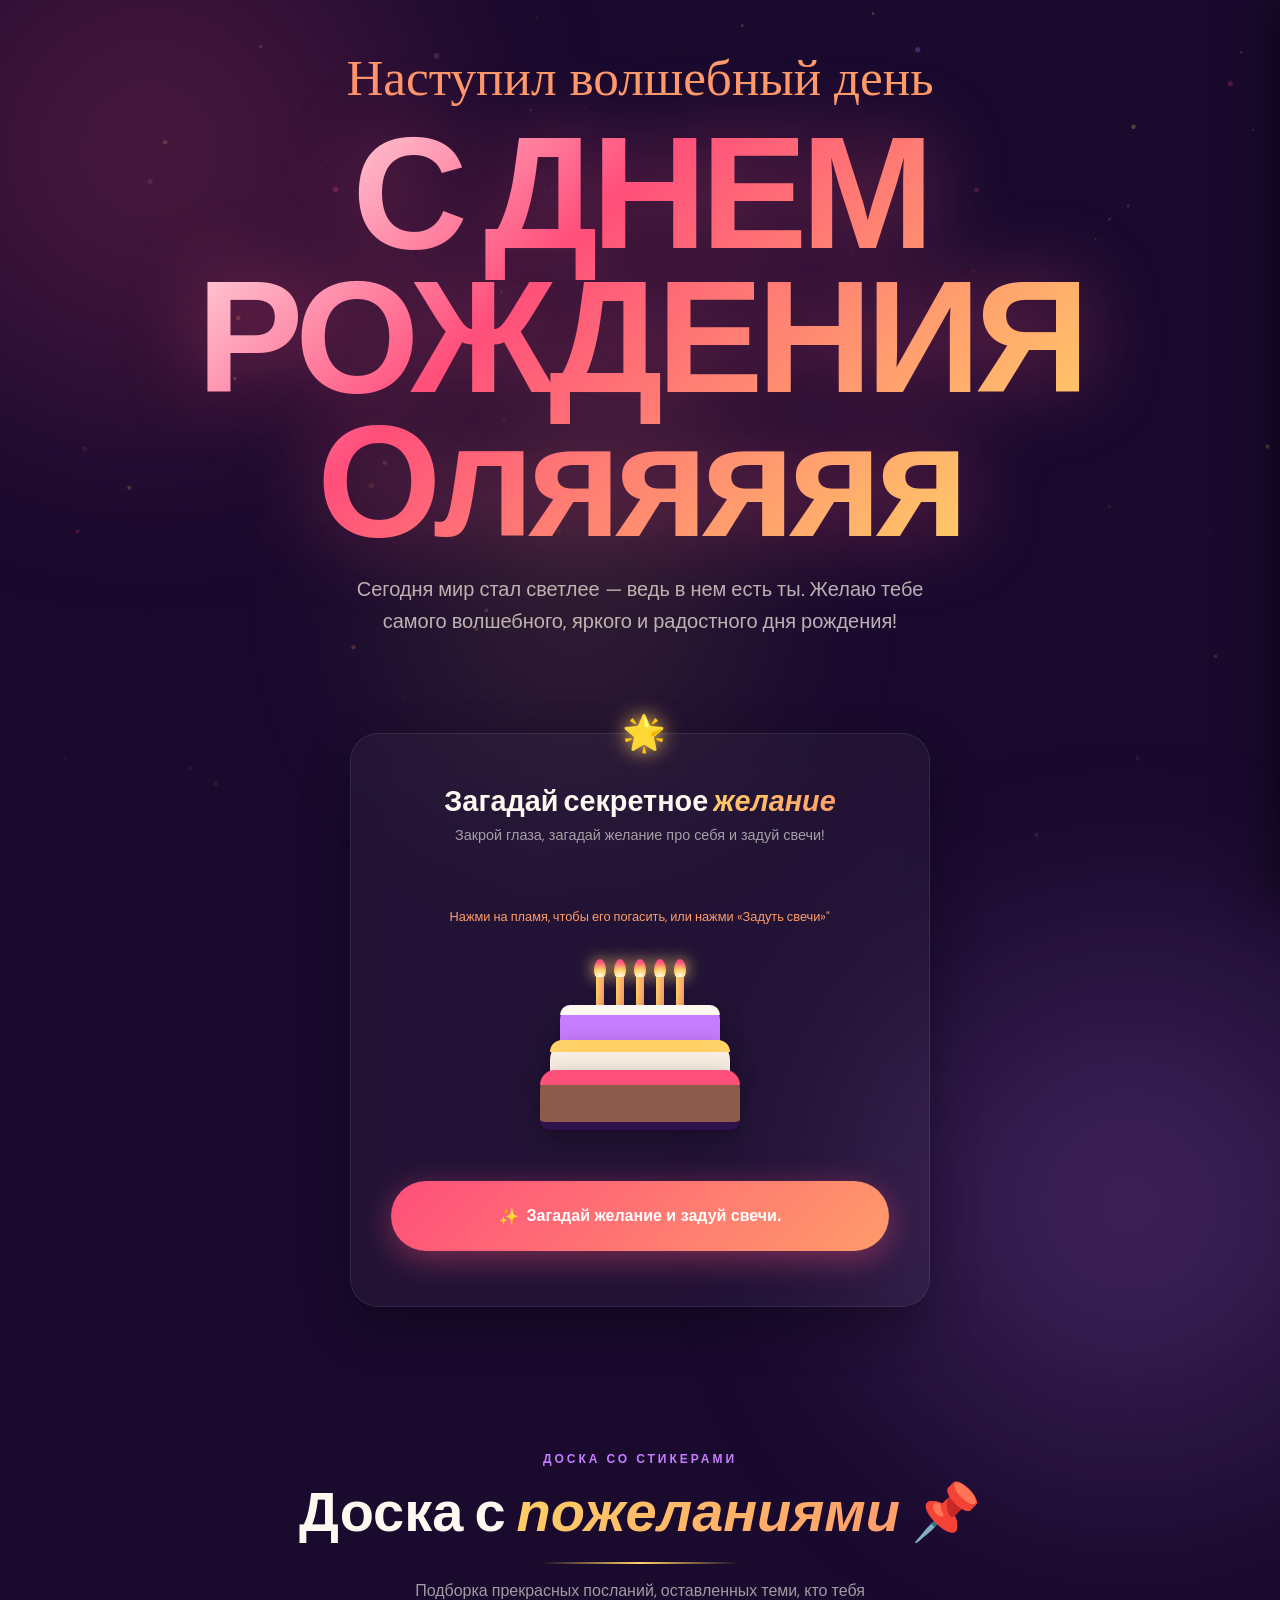
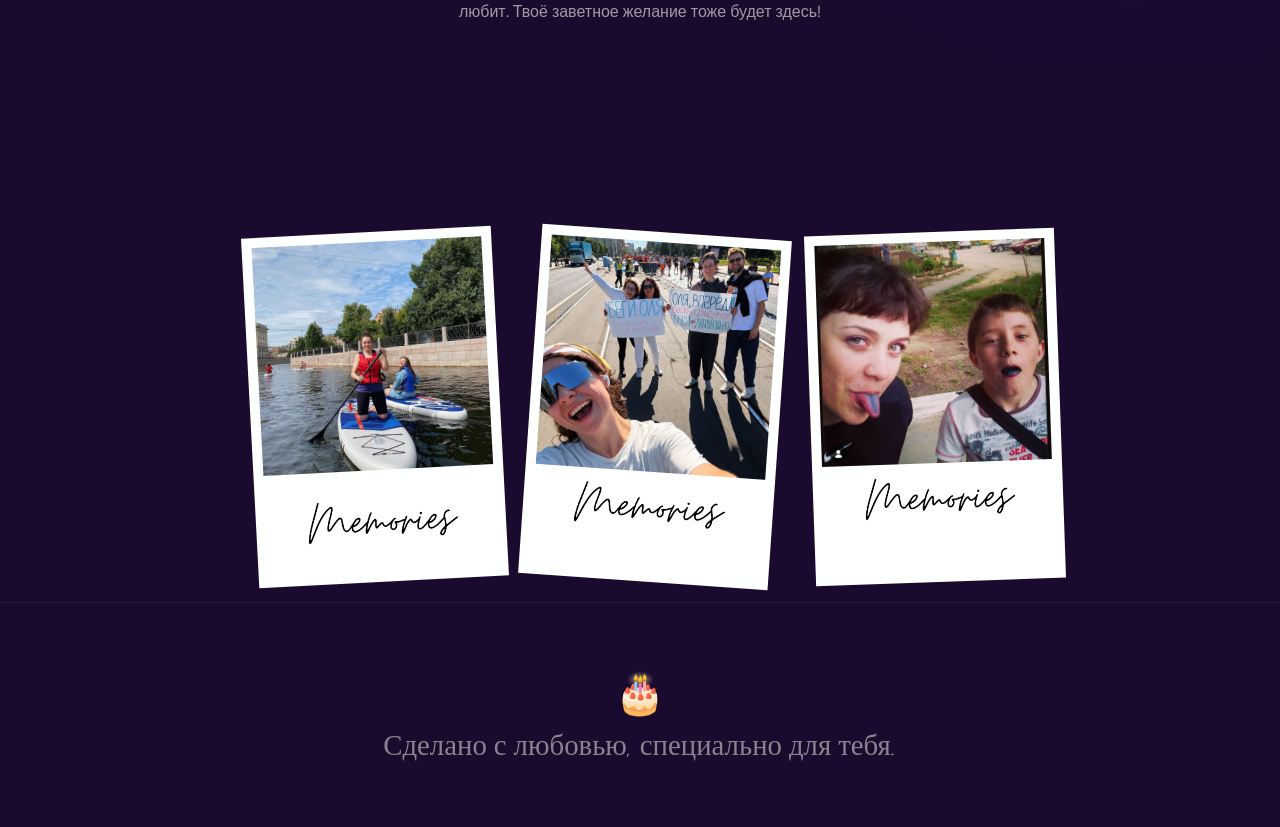
==== celebration.html @ 956edc7b "Add files via upload" ====
<!DOCTYPE html>
<html lang="en">

<head>
  <meta charset="UTF-8">
  <meta name="viewport" content="width=device-width, initial-scale=1.0">
  <title>Happy Birthday! 🎂</title>
  <link rel="icon" href="images/bphoto.jpg" type="image/jpeg">
  <link
    href="https://fonts.googleapis.com/css2?family=Outfit:wght@300;400;500;600;700;800&family=Dancing+Script:wght@700&family=DM+Sans:wght@300;400;500;700&display=swap"
    rel="stylesheet">
  <link rel="stylesheet" href="style.css">
</head>

<body>



  <!-- Background Particle Canvas -->
  <canvas id="bg-canvas"></canvas>

  <!-- ═══ CUSTOMIZER DRAWER ══════════════════════ -->
  <div class="drawer" id="customizer-drawer">
    <div class="drawer-header">
      <h3 class="drawer-title">Personalize Site ✨</h3>
      <button class="drawer-close" id="drawer-close">×</button>
    </div>
    <div class="drawer-content">
      <div class="form-group">
        <label class="form-label">Color Theme</label>
        <div class="theme-options">
          <button class="theme-opt theme-rose" data-theme-val="rose">Rose</button>
          <button class="theme-opt theme-cosmic" data-theme-val="cosmic">Cosmic</button>
          <button class="theme-opt theme-emerald" data-theme-val="emerald">Emerald</button>
          <button class="theme-opt theme-retro" data-theme-val="retro">Retro</button>
        </div>
      </div>
      <div class="form-group">
        <label class="form-label" for="input-name">Recipient Name</label>
        <input type="text" id="input-name" class="form-control" placeholder="e.g. hannu">
      </div>
      <div class="form-group">
        <label class="form-label" for="input-subtext">Celebration Message</label>
        <input type="text" id="input-subtext" class="form-control">
      </div>
    </div>
    <div class="drawer-footer">
      <button class="drawer-btn save" id="btn-save-drawer">Save Changes ✨</button>
      <button class="drawer-btn reset" id="btn-reset-drawer">Reset to Default</button>
    </div>
  </div>

  <!-- ═══ CELEBRATION HERO ═══════════════════════ -->
  <section class="celebration-hero">
    <div class="hero-glow glow-1"></div>
    <div class="hero-glow glow-2"></div>
    <div class="hero-glow glow-3"></div>

    <div class="celebration-title-container">
      <p class="celebration-eyebrow">Наступил волшебный день</p>
      <h1 class="celebration-giant-text">С ДНЕМ РОЖДЕНИЯ Оляяяяя</h1>
      <p class="celebration-subtitle" id="celebration-subtext">
       Сегодня мир стал светлее — ведь в нем есть ты. Желаю тебе самого волшебного, яркого и радостного дня рождения!
      </p>
    </div>

    <!-- Innovative Make a Wish Form & Interactive Cake -->
    <div class="wish-card-panel reveal">
      <h3 class="section-title" style="font-size: 1.8rem; margin-bottom: 0.5rem;">Загадай секретное <em>желание</em></h3>
      <p style="font-size: 0.9rem; color: rgba(255,248,240,0.6);">Закрой глаза, загадай желание про себя и задуй свечи!</p>

      <div class="wish-form">
        <div class="candle-interactive-box">
          <p style="font-size: 0.8rem; color: var(--accent); margin-bottom: 10px;">Нажми на пламя, чтобы его погасить,
или нажми «Задуть свечи»"</p>
          <div class="cake" id="interactive-cake">
            <div class="candles-container">
              <div class="candle">
                <div class="wick"></div>
                <div class="flame" data-candle="1"></div>
              </div>
              <div class="candle">
                <div class="wick"></div>
                <div class="flame" data-candle="2"></div>
              </div>
              <div class="candle">
                <div class="wick"></div>
                <div class="flame" data-candle="3"></div>
              </div>
              <div class="candle">
                <div class="wick"></div>
                <div class="flame" data-candle="4"></div>
              </div>
              <div class="candle">
                <div class="wick"></div>
                <div class="flame" data-candle="5"></div>
              </div>
            </div>
            <div class="layer layer-top"></div>
            <div class="layer layer-middle"></div>
            <div class="layer layer-bottom"></div>
          </div>
        </div>

        <button class="btn-primary" id="btn-cast-wish" style="margin-top: 0;">
          <span>✨</span>Загадай желание и задуй свечи.
        </button>
      </div>
    </div>
  </section>

  <!-- Cork Board Wishes Wall -->
  <section class="wishes-section">
    <p class="section-label reveal">Доска со стикерами</p>
    <h2 class="section-title reveal">Доска с <em> пожеланиями</em> 📌</h2>
    <div class="divider reveal"></div>
    <p class="reveal" style="text-align: center; color: rgba(255,248,240,0.6); max-width: 500px; margin: 0 auto;">
Подборка прекрасных посланий, оставленных теми, кто тебя любит. Твоё заветное желание тоже будет здесь!    </p>

    <div class="wishes-grid reveal" id="wish-board-container">
    </div>
  </section>
  <p class="section-label reveal">Воспоминания</p>
  <a href="gallery.html" class="polaroid">
        <div class="spek">
            <img src="images/angel.jpg" alt="">
            <img src="images/cursive.jpg" alt="" style="margin-top: 20px;">
        </div>
        <div class="spek">
            <img src="images/mark.jpg" alt="">
            <img src="images/cursive.jpg" alt="">
        </div>
        <div class="spek">
            <img src="images/lilone.jpg" alt="">
            <img src="images/cursive.jpg" alt="">
        </div>
        

  </a>
  <!-- Footer -->
  <footer>
    <div class="footer-heart">🎂</div>
    <p class="footer-text">Сделано с любовью, специально для тебя.</p>
  </footer>

  <!-- Floating balloons -->
  <div class="balloons" id="balloons"
    style="position: absolute; inset: 0; pointer-events: none; overflow: hidden; z-index: 1;"></div>

  <!-- Shared Javascript -->
  <script src="shared.js"></script>
  <script>
    // Config elements binding
    const txtName = document.getElementById("recipient-greeting");
    const txtSub = document.getElementById("celebration-subtext");
    const inputName = document.getElementById("input-name");
    const inputSubtext = document.getElementById("input-subtext");
    const themeOpts = document.querySelectorAll(".theme-opt");
    const wishBoard = document.getElementById("wish-board-container");

    function updatePageContent() {
      txtName.textContent = `${activeConfig.name.toUpperCase()}!`;
      txtSub.textContent = activeConfig.heroSubtext;

      // Update form values in drawer
      inputName.value = activeConfig.name;
      inputSubtext.value = activeConfig.heroSubtext;

      // Theme toggle indicators
      themeOpts.forEach(opt => {
        opt.classList.toggle("selected", opt.dataset.themeVal === activeConfig.theme);
      });

      // Render Pinned Sticky Notes
      renderWishBoard();
    }

    function renderWishBoard() {
      wishBoard.innerHTML = "";
      const colors = ["pink", "gold", "blue", "purple", "green"];

      activeConfig.wishes.forEach((w, idx) => {
        const rot = ((idx * 31) % 9) - 4; // rotate between -4 and 4 deg
        const color = w.color || colors[idx % colors.length];
        const icon = w.icon || "🎂";
        
        let colorClass = '';
        let colorStyle = `--rot: ${rot}deg`;
        
        if (color && color.startsWith('#')) {
          // Keep image background, just ensure white text
          colorStyle += `; color: #ffffff;`;
        } else {
          // Color class name
          colorClass = `color-${color}`;
        }

        // Assign wp1 to first card, wp2 to second card, wp3 to Mom card, wp4 to GrandPa&GrandMa card, wp5 to Arhaan card, wp6 to Tulya card, wp7 to Atta card (by index)
        if (idx === 0) {
          colorStyle += `; background: linear-gradient(180deg, rgba(0,0,0,0.35), rgba(0,0,0,0.35)), url('wp1.jpg'); background-size: cover; background-position: center; background-repeat: no-repeat; color: #ffffff;`;
        } else if (idx === 1) {
          colorStyle += `; background: linear-gradient(180deg, rgba(0,0,0,0.35), rgba(0,0,0,0.35)), url('wp2.jpg'); background-size: cover; background-position: center; background-repeat: no-repeat; color: #ffffff;`;
        } else if (idx === 2) {
          colorStyle += `; background: linear-gradient(180deg, rgba(0,0,0,0.35), rgba(0,0,0,0.35)), url('wp3.jpg'); background-size: cover; background-position: center; background-repeat: no-repeat; color: #ffffff;`;
        } else if (idx === 3) {
          colorStyle += `; background: linear-gradient(180deg, rgba(0,0,0,0.35), rgba(0,0,0,0.35)), url('wp4.jpg'); background-size: cover; background-position: center; background-repeat: no-repeat; color: #ffffff;`;
        } else if (idx === 4) {
          colorStyle += `; background: linear-gradient(180deg, rgba(0,0,0,0.35), rgba(0,0,0,0.35)), url('wp5.jpg'); background-size: cover; background-position: center; background-repeat: no-repeat; color: #ffffff;`;
        } else if (idx === 5) {
          colorStyle += `; background: linear-gradient(180deg, rgba(0,0,0,0.35), rgba(0,0,0,0.35)), url('wp6.jpg'); background-size: cover; background-position: center; background-repeat: no-repeat; color: #ffffff;`;
        } else if (idx === 6) {
          colorStyle += `; background: linear-gradient(180deg, rgba(0,0,0,0.35), rgba(0,0,0,0.35)), url('wp7.jpg'); background-size: cover; background-position: center; background-repeat: no-repeat; color: #ffffff; grid-column: 2 / 3;`;
        }

        wishBoard.innerHTML += `
          <div class="sticky-note ${colorClass}" style="${colorStyle}">
            <div class="sticky-icon">${icon}</div>
            <p class="sticky-text">${w.text}</p>
            <p class="sticky-author">${w.author}</p>
          </div>
        `;
      });

      // Post-render: ensure the first two cards and last Tulya card have the exact images
      setTimeout(() => {
        const notes = wishBoard.querySelectorAll('.sticky-note');
        if (notes[0]) {
          notes[0].style.background = "linear-gradient(180deg, rgba(0,0,0,0.35), rgba(0,0,0,0.35)), url('wp1.jpg')";
          notes[0].style.backgroundSize = 'cover';
          notes[0].style.backgroundPosition = 'center';
        }
        if (notes[1]) {
          notes[1].style.background = "linear-gradient(180deg, rgba(0,0,0,0.35), rgba(0,0,0,0.35)), url('wp2.jpg')";
          notes[1].style.backgroundSize = 'cover';
          notes[1].style.backgroundPosition = 'center';
        }
        if (notes[2]) {
          notes[2].style.background = "linear-gradient(180deg, rgba(0,0,0,0.35), rgba(0,0,0,0.35)), url('wp3.jpg')";
          notes[2].style.backgroundSize = 'cover';
          notes[2].style.backgroundPosition = 'center';
        }
        if (notes[3]) {
          notes[3].style.background = "linear-gradient(180deg, rgba(0,0,0,0.35), rgba(0,0,0,0.35)), url('wp4.jpg')";
          notes[3].style.backgroundSize = 'cover';
          notes[3].style.backgroundPosition = 'center';
        }
        if (notes[4]) {
          notes[4].style.background = "linear-gradient(180deg, rgba(0,0,0,0.35), rgba(0,0,0,0.35)), url('wp5.jpg')";
          notes[4].style.backgroundSize = 'cover';
          notes[4].style.backgroundPosition = 'center';
        }
        if (notes[5]) {
          notes[5].style.background = "linear-gradient(180deg, rgba(0,0,0,0.35), rgba(0,0,0,0.35)), url('wp6.jpg')";
          notes[5].style.backgroundSize = 'cover';
          notes[5].style.backgroundPosition = 'center';
        }
        if (notes[6]) {
          notes[6].style.background = "linear-gradient(180deg, rgba(0,0,0,0.35), rgba(0,0,0,0.35)), url('wp7.jpg')";
          notes[6].style.backgroundSize = 'cover';
          notes[6].style.backgroundPosition = 'center';
          notes[6].style.gridColumn = '2 / 3';
        }
      }, 50);
    }

    // Interactive Candle Blowing logic
    const flames = document.querySelectorAll(".flame");
    let blownCount = 0;

    flames.forEach(flame => {
      flame.addEventListener("click", () => {
        if (!flame.classList.contains("blown")) {
          playBlowSound();
          flame.classList.add("blown");
          blownCount++;

          // Emit small puff smoke particle
          createSmokePuff(flame);

          if (blownCount === flames.length) {
            triggerFullBlowCelebration();
          }
        }
      });
    });

    function createSmokePuff(element) {
      const rect = element.getBoundingClientRect();
      const smoke = document.createElement("div");
      smoke.textContent = "💨";
      smoke.style.cssText = `
        position: fixed;
        left: ${rect.left + rect.width / 2}px;
        top: ${rect.top}px;
        font-size: 1.2rem;
        pointer-events: none;
        z-index: 1000;
        transition: transform 0.6s ease, opacity 0.6s ease;
      `;
      document.body.appendChild(smoke);
      setTimeout(() => {
        smoke.style.transform = "translateY(-35px) scale(1.4)";
        smoke.style.opacity = 0;
      }, 20);
      setTimeout(() => smoke.remove(), 600);
    }

    function triggerFullBlowCelebration() {
      playSuccessChime();
      launchConfetti();
      // Multiple fireworks bursts
      for (let i = 0; i < 5; i++) {
        setTimeout(() => {
          if (window.createFirework) {
            window.createFirework(
              Math.random() * window.innerWidth,
              window.innerHeight * 0.2 + Math.random() * window.innerHeight * 0.4
            );
          }
        }, i * 350);
      }
    }

    // Make a Wish shooting star logic
    const btnCastWish = document.getElementById("btn-cast-wish");

    btnCastWish.addEventListener("click", () => {
      const author = activeConfig.name || "hannu";
      const wishText = "Я желаю... 🤫✨";

      // First, blow out all flames if not blown yet
      flames.forEach(f => {
        if (!f.classList.contains("blown")) {
          f.classList.add("blown");
        }
      });
      blownCount = flames.length;
      playBlowSound();

      // Launch shooting star particle ascending from the cake
      createShootingStar(wishText);

      // Add to config local state & wish board
      setTimeout(() => {
        activeConfig.wishes.unshift({
          icon: "🌟",
          text: wishText,
          author: `-- ${author}`,
          color: ["pink", "gold", "blue", "purple", "green"][Math.floor(Math.random() * 5)]
        });

        saveConfig();
        renderWishBoard();
        triggerFullBlowCelebration();

        // Relight candles after 4 seconds
        setTimeout(() => {
          flames.forEach(f => f.classList.remove("blown"));
          blownCount = 0;
        }, 4000);
      }, 1200);
    });

    function createShootingStar(text) {
      const cakeEl = document.getElementById("interactive-cake");
      const rect = cakeEl.getBoundingClientRect();
      const originX = rect.left + rect.width / 2;
      const originY = rect.top;

      // Create glowing star element
      const star = document.createElement("div");
      star.className = "glow-star-particle";
      star.textContent = "🌟";
      // Random target side drift
      const targetTx = (Math.random() - 0.5) * 400;
      star.style.setProperty("--star-tx", `${targetTx}px`);
      star.style.left = `${originX}px`;
      star.style.top = `${originY}px`;

      document.body.appendChild(star);

      // Remove star element when animation finishes
      star.addEventListener("animationend", () => {
        star.remove();
      });
    }

    // Balloon floating decorations
    const balloonEmojis = ["🎈", "🎈", "🎉", "🎊", "💛", "💖", "✨", "🌸"];
    const balloonCont = document.getElementById("balloons");
    for (let i = 0; i < 12; i++) {
      const b = document.createElement("div");
      b.className = "balloon";
      b.textContent = balloonEmojis[Math.floor(Math.random() * balloonEmojis.length)];
      b.style.cssText = `
        position: absolute;
        bottom: -100px;
        left: ${Math.random() * 100}%;
        animation: riseUp linear infinite;
        animation-duration: ${7 + Math.random() * 8}s;
        animation-delay: ${Math.random() * 6}s;
        font-size: ${1.5 + Math.random() * 1.5}rem;
        opacity: .6;
      `;
      balloonCont.appendChild(b);
    }

    // ─── LIVE DRAWER LOGIC ───
    const drawer = document.getElementById("customizer-drawer");

    document.getElementById("drawer-close").addEventListener("click", () => {
      drawer.classList.remove("open");
    });

    themeOpts.forEach(opt => {
      opt.addEventListener("click", () => {
        themeOpts.forEach(o => o.classList.remove("selected"));
        opt.classList.add("selected");
        activeConfig.theme = opt.dataset.themeVal;
        applyTheme(activeConfig.theme);
      });
    });

    document.getElementById("btn-save-drawer").addEventListener("click", () => {
      activeConfig.name = inputName.value.trim() || activeConfig.name;
      activeConfig.heroSubtext = inputSubtext.value.trim() || activeConfig.heroSubtext;

      saveConfig();
      updatePageContent();
      drawer.classList.remove("open");
      playSuccessChime();
      launchConfetti();
      alert("Settings saved successfully!");
    });

    document.getElementById("btn-reset-drawer").addEventListener("click", () => {
      if (confirm("Reset layout configs to default?")) {
        localStorage.removeItem('bday_config');
        activeConfig = JSON.parse(JSON.stringify(DEFAULT_CONFIG));
        applyTheme(activeConfig.theme);
        updatePageContent();
        drawer.classList.remove("open");
        playSuccessChime();
      }
    });

    // Scroll Reveal trigger
    const revEls = document.querySelectorAll(".reveal");
    const obs = new IntersectionObserver((entries) => {
      entries.forEach(e => {
        if (e.isIntersecting) {
          e.target.classList.add("visible");
          obs.unobserve(e.target);
        }
      });
    }, { threshold: .1 });
    revEls.forEach(el => obs.observe(el));

    // Page Load setup
    updatePageContent();
  </script>
</body>

</html>
---- style.css ----
/* ─── CUSTOM THEME VARIABLES ────────────────── */

:root {
  --primary: #ff4f7b;
  --primary-glow: rgba(255, 79, 123, 0.4);
  --secondary: #ffd166;
  --secondary-glow: rgba(255, 209, 102, 0.4);
  --accent: #ff9b6a;
  --lilac: #c77dff;
  --cream: #fff8f0;
  --dark: #1a0a2e;
  --mid: #2d124d;
  --bg-glass: rgba(255, 255, 255, 0.04);
  --border-glass: rgba(255, 255, 255, 0.08);
  --font-heading: 'Outfit', sans-serif;
  --font-body: 'DM Sans', sans-serif;
  --font-handwriting: 'Dancing Script', cursive;
  --shadow-glow: 0 8px 32px var(--primary-glow);
}

[data-theme="cosmic"] {
  --primary: #e0aaff;
  --primary-glow: rgba(224, 170, 255, 0.4);
  --secondary: #c77dff;
  --secondary-glow: rgba(199, 125, 255, 0.4);
  --accent: #9d4edd;
  --lilac: #5a189a;
  --dark: #10002b;
  --mid: #240046;
  --cream: #f3e5f5;
  --bg-glass: rgba(255, 255, 255, 0.03);
  --border-glass: rgba(199, 125, 255, 0.15);
}

[data-theme="emerald"] {
  --primary: #52b788;
  --primary-glow: rgba(82, 183, 136, 0.4);
  --secondary: #d4af37;
  --secondary-glow: rgba(212, 175, 55, 0.4);
  --accent: #74c69d;
  --lilac: #2d6a4f;
  --dark: #081c15;
  --mid: #1b4332;
  --cream: #e8f5e9;
  --bg-glass: rgba(255, 255, 255, 0.04);
  --border-glass: rgba(82, 183, 136, 0.15);
}

[data-theme="retro"] {
  --primary: #ff007f;
  --primary-glow: rgba(255, 0, 127, 0.5);
  --secondary: #00ffff;
  --secondary-glow: rgba(0, 255, 255, 0.5);
  --accent: #39ff14;
  --lilac: #bd00ff;
  --dark: #050505;
  --mid: #151515;
  --cream: #f0f0f0;
  --bg-glass: rgba(255, 255, 255, 0.05);
  --border-glass: rgba(255, 0, 127, 0.2);
}

/* ─── BASE RESET & STYLES ──────────────────── */
*, *::before, *::after { box-sizing: border-box; margin: 0; padding: 0; }
html { scroll-behavior: smooth; height: 100%; }
body {
  background: var(--dark);
  color: var(--cream);
  font-family: var(--font-body);
  overflow-x: hidden;
  min-height: 100vh;
  transition: background 0.5s ease;
  position: relative;
}

/* Custom Scrollbar */
::-webkit-scrollbar { width: 8px; height: 8px; }
::-webkit-scrollbar-track { background: var(--dark); }
::-webkit-scrollbar-thumb { background: var(--mid); border-radius: 99px; }
::-webkit-scrollbar-thumb:hover { background: var(--primary); }

/* ─── CANVAS CONFETTI BG ────────────────────── */
#bg-canvas {
  position: fixed; inset: 0; z-index: 0; pointer-events: none;
  opacity: .45;
}

/* ─── CUSTOM CURSOR ─────────────────────────── */


/* ─── KEYFRAME ANIMATIONS ────────────────────── */
@keyframes floatGlow {
  0%,100% { transform: translate(0,0) scale(1); }
  50%      { transform: translate(30px,-30px) scale(1.15); }
}
@keyframes fadeUp   { from { opacity:0; transform:translateY(30px); } to { opacity:1; transform:none; } }
@keyframes fadeDown { from { opacity:0; transform:translateY(-20px); } to { opacity:1; transform:none; } }
@keyframes flicker {
  0% { transform: scale(1) rotate(-2deg); }
  100% { transform: scale(1.1) rotate(2deg); }
}
@keyframes heartbeat {
  0%,100% { transform: scale(1); }
  14%      { transform: scale(1.2); }
  28%      { transform: scale(1); }
  42%      { transform: scale(1.15); }
  56%      { transform: scale(1); }
}
@keyframes riseUp {
  0%   { transform: translateY(0) rotate(-8deg); opacity: 0; }
  10%  { opacity: .7; }
  90%  { opacity: .7; }
  100% { transform: translateY(-110vh) rotate(8deg); opacity: 0; }
}
@keyframes rotateSlow { to { transform: rotate(360deg); } }
@keyframes pulseGlow {
  0%, 100% { box-shadow: 0 0 15px var(--primary-glow); }
  50% { box-shadow: 0 0 30px var(--primary); }
}
@keyframes floatUpStar {
  0% { transform: translateY(100vh) scale(0); opacity: 0; }
  10% { opacity: 1; }
  90% { opacity: 1; }
  100% { transform: translateY(-20vh) translateX(var(--star-tx)) scale(1.5) rotate(720deg); opacity: 0; }
}
@keyframes shake {
  0%, 100% { transform: scale(1.05) rotate(0deg); box-shadow: 0 0 25px var(--secondary); }
  25% { transform: scale(1.05) rotate(-3deg); }
  75% { transform: scale(1.05) rotate(3deg); }
}

/* Confetti Falling */
.confetti-piece {
  position: fixed; top: -10px;
  width: 8px; height: 14px;
  border-radius: 2px;
  pointer-events: none; z-index: 9997;
  animation: confettiFall linear forwards;
}
@keyframes confettiFall {
  0%   { transform: translate(0,0) rotateZ(0deg);   opacity: 1; }
  100% { transform: translate(var(--tx), 100vh) rotateZ(720deg); opacity: 0; }
}

/* ─── GLOWS & BACKGROUND EFFECTS ──────────────── */
.hero-glow {
  position: absolute;
  width: 500px; height: 500px;
  border-radius: 50%;
  filter: blur(120px);
  opacity: .2;
  pointer-events: none;
  z-index: 0;
}
.glow-1 { background: var(--primary); top: -100px; left: -100px; animation: floatGlow 8s ease-in-out infinite; }
.glow-2 { background: var(--lilac); bottom: -100px; right: -100px; animation: floatGlow 10s ease-in-out infinite reverse; }
.glow-3 { background: var(--secondary); top: 35%; left: 35%; width: 250px; height: 250px; animation: floatGlow 6s ease-in-out infinite 2s; }

/* ─── LAYOUTS & CONTAINERS ────────────────────── */
.reveal { opacity: 0; transform: translateY(40px); transition: opacity .8s ease, transform .8s ease; }
.reveal.visible { opacity: 1; transform: none; }

.section-label {
  font-size: .75rem; letter-spacing: .25em; text-transform: uppercase;
  color: var(--lilac); margin-bottom: 0.5rem;
  font-weight: 700;
  text-align: center;
}
.section-title {
  font-family: var(--font-heading);
  font-size: clamp(2rem, 6vw, 3.5rem);
  font-weight: 700;
  text-align: center; margin-bottom: 1rem;
}
.section-title em {
  font-style: italic;
  background: linear-gradient(135deg, var(--secondary), var(--accent));
  -webkit-background-clip: text; -webkit-text-fill-color: transparent; background-clip: text;
}
.divider {
  max-width: 200px; height: 2px; margin: 1rem auto;
  background: linear-gradient(90deg, transparent, var(--secondary), transparent);
}

/* ─── PAGE 1: PASSCODE SPLIT SCREEN ───────────── */
.split-screen {
  display: flex;
  min-height: 100vh;
  width: 100%;
}
.split-left {
  flex: 1.2;
  position: relative;
  background: linear-gradient(135deg, var(--mid), var(--dark));
  display: flex;
  align-items: center;
  justify-content: center;
  overflow: hidden;
}
.split-left img {
  width: 100%;
  height: 100%;
  object-fit: cover;
  opacity: 0.75;
  filter: contrast(1.1) brightness(0.85);
  transition: transform 12s ease;
}
.split-screen:hover .split-left img {
  transform: scale(1.08);
}
.split-left-overlay {
  position: absolute;
  inset: 0;
  background: linear-gradient(to right, rgba(26, 10, 46, 0.4), var(--dark));
  z-index: 1;
}
.split-left-photo {
  position: absolute;
  top: 10%;
  left: 8%;
  width: 340px;
  height: 420px;
  border-radius: 26px;
  overflow: hidden;
  border: 2px solid rgba(255, 255, 255, 0.18);
  box-shadow: 0 30px 70px rgba(0, 0, 0, 0.35);
  background: rgba(255, 255, 255, 0.05);
  z-index: 2;
}
.split-left-photo img {
  width: 100%;
  height: 100%;
  object-fit: cover;
  display: block;
}
.split-left-content {
  position: absolute;
  bottom: 10%;
  left: 8%;
  z-index: 2;
  max-width: 80%;
  text-align: left;
}
.split-left-title {
  font-family: var(--font-heading);
  font-size: clamp(2.5rem, 5vw, 4.5rem);
  font-weight: 800;
  line-height: 1.1;
  background: linear-gradient(135deg, #fff, var(--secondary));
  -webkit-background-clip: text; -webkit-text-fill-color: transparent;
}
.split-left-subtitle {
  font-size: 1.2rem;
  color: rgba(255, 248, 240, 0.8);
  margin-top: 1rem;
  font-family: var(--font-handwriting);
  font-size: 1.8rem;
}

.split-right {
  flex: 1;
  display: flex;
  flex-direction: column;
  align-items: center;
  justify-content: center;
  padding: 3rem;
  position: relative;
  z-index: 2;
}

.passcode-card {
  background: var(--bg-glass);
  border: 1px solid var(--border-glass);
  border-radius: 28px;
  padding: 3rem;
  width: 500px;
  height: 550px;
  text-align: center;
  backdrop-filter: blur(20px);
  -webkit-backdrop-filter: blur(20px);
  box-shadow: 0 15px 35px rgba(0,0,0,0.3);
  z-index: 10;
  animation: fadeUp 0.8s ease;
}

.passcode-title {
  font-family: var(--font-heading);
  font-size: 2.4rem;
  font-weight: 700;
  margin-bottom: 0.5rem;
}
.passcode-subtitle {
  font-size: 1.0rem;
  color: rgba(255,248,240,0.6);
  margin-bottom: 2rem;
}

/* Digits entries */
.passcode-inputs {
  display: flex;
  justify-content: space-between;
  gap: 8px;
  margin-bottom: 1.5rem;
}
.digit-input {
  transform: translateX(-30px);
  width: 70px;
  height: 90px;
  background: rgba(255,255,255,0.05);
  border: 1px solid var(--border-glass);
  border-radius: 12px;
  font-family: var(--font-heading);
  font-size: 1.8rem;
  font-weight: 700;
  text-align: center;
  color: var(--cream);
  transition: all 0.3s cubic-bezier(0.175, 0.885, 0.32, 1.275);
}
.digit-input:focus {
  outline: none;
  border-color: var(--primary);
  background: rgba(255, 79, 123, 0.1);
  box-shadow: 0 0 12px var(--primary-glow);
  transform: scale(1.05);
}

.btn-primary {
  display: inline-flex;
  align-items: center;
  justify-content: center;
  gap: 8px;
  width: 100%;
  height: 70px;
  background: linear-gradient(135deg, var(--primary), var(--accent));
  color: #fff;
  border: none;
  border-radius: 99px;
  padding: 0.9rem 2rem;
  font-size: 1rem;
  font-weight: 600;
  box-shadow: var(--shadow-glow);
  transition: all 0.3s;
  margin-top: 1rem;
  margin-bottom: 7px;
  cursor: pointer;
}
.btn-primary:hover {
  transform: translateY(-2px);
  box-shadow: 0 12px 40px var(--primary-glow);
}

.btn-secondary {
  display: inline-flex;
  align-items: center;
  justify-content: center;
  gap: 8px;
  background: rgba(255,255,255,0.05);
  border: 1px solid var(--border-glass);
  color: var(--secondary);
  border-radius: 99px;
  padding: 0.8rem 2rem;
  font-size: 0.9rem;
  font-weight: 500;
  transition: all 0.3s;
  margin-top: 0.8rem;
  width: 100%;
  height: 70px;
  cursor: pointer;
}
.btn-secondary:hover {
  background: rgba(255, 209, 102, 0.15);
  border-color: var(--secondary);
}

/* Large Passcode Overlay */
.large-passcode-overlay {
  position: fixed;
  inset: 0;
  background: rgba(10, 3, 20, 0.95);
  backdrop-filter: blur(25px);
  -webkit-backdrop-filter: blur(25px);
  display: flex;
  flex-direction: column;
  align-items: center;
  justify-content: center;
  z-index: 1000;
  opacity: 0;
  pointer-events: none;
  transition: opacity 0.5s ease;
}
.large-passcode-overlay.active {
  opacity: 1;
  pointer-events: all;
}
.large-passcode-content {
  text-align: center;
  transform: scale(0.9);
  transition: transform 0.5s cubic-bezier(0.175, 0.885, 0.32, 1.275);
}
.large-passcode-overlay.active .large-passcode-content {
  transform: scale(1);
}
.large-passcode-lbl {
  font-size: 1.1rem;
  text-transform: uppercase;
  letter-spacing: 0.3em;
  color: var(--secondary);
  margin-bottom: 1.5rem;
}
.large-passcode-digits {
  font-family: var(--font-heading);
  font-size: clamp(4rem, 15vw, 9rem);
  font-weight: 800;
  line-height: 1;
  letter-spacing: 0.15em;
  padding-left: 0.15em;
  background: linear-gradient(135deg, #fff 20%, var(--primary) 60%, var(--secondary) 100%);
  -webkit-background-clip: text;
  -webkit-text-fill-color: transparent;
  filter: drop-shadow(0 0 30px var(--primary-glow));
  animation: pulseGlow 2.5s infinite;
}
.large-passcode-desc {
  margin-top: 2rem;
  margin-left: 130px;
  font-size: 1.1rem;
  color: rgba(255,248,240,0.6);
  max-width: 400px;
}
.large-passcode-close {
  margin-top: 3rem;
  background: var(--bg-glass);
  border: 1px solid var(--border-glass);
  padding: 0.8rem 2rem;
  color: var(--cream);
  border-radius: 99px;
  font-weight: 600;
  transition: all 0.3s;
}
.large-passcode-close:hover {
  background: var(--cream);
  color: var(--dark);
}

.error-message {
  color: var(--primary);
  font-size: 0.85rem;
  margin-top: 8px;
  height: 18px;
  opacity: 0;
  transition: opacity 0.3s;
}
.error-message.show {
  opacity: 1;
}
.polaroid{
  margin-top: 40px;
  display: flex;
  flex-direction: row;
  align-items: center;
  justify-content: center;
}
.spek:nth-of-type(1) {
  transform: rotate(-3deg);
}

/* Card 2 (Mark) - Tilts slightly right to alternate */
.spek:nth-of-type(2) {
  transform: rotate(4deg);
}

/* Card 3 (Lilone) - Tilts slightly left */
.spek:nth-of-type(3) {
  transform: rotate(-2deg);
}

.spek{
  margin-top: 10px;
  margin-left: 30px;
  margin-bottom: 20px;
  display: flex;
  flex-direction: column;
  padding: 10px;
  align-items: center;
  background-color: #feffff;
  width: 250px;
  height:350px;
  transition: transform 0.3s ease; 

}
.spek:hover {
  transform: scale(1.05); /* Увеличит блок на 5% */
}

.spek img:nth-child(2) {
  margin-top: 4px;
  width: 160px;
}
.spek img{
  width: 230px;
}
/* ─── PAGE 2: CAKE & LOADING SCREEN ───────────── */
.loading-container {
  display: flex;
  flex-direction: column;
  align-items: center;
  justify-content: center;
  min-height: 100vh;
  padding: 2rem;
  text-align: center;
  position: relative;
  z-index: 10;
}
.loading-cake {
  margin-bottom: 2rem;
  animation: bounce 1.8s ease-in-out infinite alternate;
}
@keyframes bounce {
  0% { transform: translateY(0) scale(1); }
  100% { transform: translateY(-15px) scale(1.02); }
}

.loading-cake svg {
  width: 150px;
  height: 150px;
}

.loading-text {
  font-family: var(--font-handwriting);
  font-size: clamp(2rem, 5vw, 3.5rem);
  color: var(--secondary);
  margin-bottom: 0.5rem;
  animation: fadeUp 1s ease;
}
.loading-subtext {
  font-size: 1.1rem;
  color: rgba(255, 248, 240, 0.7);
  margin-bottom: 2.5rem;
  letter-spacing: 0.05em;
}

.progress-container {
  width: 100%;
  max-width: 380px;
  background: rgba(255, 255, 255, 0.05);
  border: 1px solid var(--border-glass);
  height: 8px;
  border-radius: 99px;
  overflow: hidden;
  position: relative;
}
.progress-bar-fill {
  height: 100%;
  background: linear-gradient(90deg, var(--primary), var(--secondary));
  width: 0%;
  border-radius: 99px;
  transition: width 0.1s linear;
}
.progress-counter {
  margin-top: 1rem;
  font-family: var(--font-heading);
  font-size: 1.2rem;
  font-weight: 700;
  color: var(--primary);
}

/* ─── PAGE 3: CELEBRATION & WISH ─────────────── */
.celebration-hero {
  min-height: 100vh;
  display: flex;
  flex-direction: column;
  align-items: center;
  justify-content: center;
  text-align: center;
  padding: 3rem 2rem;
  position: relative;
  z-index: 5;
}
.celebration-title-container {
  margin-bottom: 2rem;
  animation: fadeDown 1.2s cubic-bezier(0.16, 1, 0.3, 1);
}
.celebration-eyebrow {
  font-family: var(--font-handwriting);
  font-size: clamp(2rem, 5vw, 3.2rem);
  color: var(--accent);
  margin-bottom: 0.5rem;
}
.celebration-giant-text {
  font-family: var(--font-heading);
  font-size: clamp(4.5rem, 14vw, 10rem);
  font-weight: 900;
  line-height: 0.9;
  letter-spacing: -0.04em;
  background: linear-gradient(135deg, #fff 10%, var(--primary) 40%, var(--secondary) 85%);
  -webkit-background-clip: text;
  -webkit-text-fill-color: transparent;
  filter: drop-shadow(0 0 40px var(--primary-glow));
}
.celebration-subtitle {
  font-size: 1.25rem;
  color: rgba(255,248,240,0.7);
  max-width: 600px;
  margin: 1.5rem auto 0;
  line-height: 1.6;
}

/* Interactive Wishing Well Component */
.wish-card-panel {
  background: var(--bg-glass);
  border: 1px solid var(--border-glass);
  border-radius: 28px;
  padding: 3rem 2.5rem;
  width: 100%;
  max-width: 580px;
  margin: 4rem auto 0;
  backdrop-filter: blur(16px);
  -webkit-backdrop-filter: blur(16px);
  box-shadow: 0 20px 50px rgba(0,0,0,0.3);
  text-align: center;
  position: relative;
  z-index: 10;
}
.wish-card-panel::before {
  content: '🌟';
  font-size: 2.2rem;
  position: absolute;
  top: -24px;
  left: calc(50% - 1.1rem);
  filter: drop-shadow(0 0 10px var(--secondary));
}
.wish-form {
  display: flex;
  flex-direction: column;
  gap: 1.2rem;
  margin-top: 2rem;
  text-align: left;
}
.wish-input-group {
  display: flex;
  flex-direction: column;
  gap: 0.5rem;
}
.wish-input-group label {
  font-size: 0.75rem;
  font-weight: 700;
  text-transform: uppercase;
  letter-spacing: 0.1em;
  color: var(--secondary);
}
.wish-input, .wish-textarea {
  background: rgba(255,255,255,0.05);
  border: 1px solid var(--border-glass);
  color: var(--cream);
  padding: 0.9rem 1.2rem;
  border-radius: 12px;
  font-family: inherit;
  font-size: 0.95rem;
  transition: all 0.3s;
}
.wish-textarea {
  resize: none;
  height: 100px;
}
.wish-input:focus, .wish-textarea:focus {
  outline: none;
  border-color: var(--primary);
  background: rgba(255, 79, 123, 0.05);
  box-shadow: 0 0 10px rgba(125, 37, 59, 0.2);
}

.candle-interactive-box {
  display: flex;
  flex-direction: column;
  align-items: center;
  margin: 2rem 0;
  position: relative;
  cursor: pointer;
}
.glow-star-particle {
  position: fixed;
  pointer-events: none;
  font-size: 1.8rem;
  z-index: 999;
  animation: floatUpStar 2.5s cubic-bezier(0.25, 1, 0.5, 1) forwards;
}

/* Virtual Cake & Candles */
.cake {
  position: relative; width: 200px; height: 160px;
  margin-top: 35px; cursor: pointer;
}
.layer {
  position: absolute; width: 100%; border-radius: 20px 20px 10px 10px;
  box-shadow: 0 8px 25px rgba(0,0,0,0.3);
}
.layer-bottom {
  bottom: 0; height: 60px; background: #8d5b4c;
  border-bottom: 8px solid var(--mid);
}
.layer-bottom::before {
  content:''; position: absolute; top:0; left:0; width:100%; height:15px;
  background: var(--primary); border-radius: 20px 20px 0 0;
}
.layer-middle {
  bottom: 40px; left: 10px; width: 180px; height: 50px;
  background: #f7ede2;
}
.layer-middle::before {
  content:''; position: absolute; top:0; left:0; width:100%; height:12px;
  background: var(--secondary); border-radius: 20px 20px 0 0;
}
.layer-top {
  bottom: 80px; left: 20px; width: 160px; height: 45px;
  background: var(--lilac);
  border-radius: 15px 15px 5px 5px;
}
.layer-top::before {
  content:''; position: absolute; top:0; left:0; width:100%; height:10px;
  background: #fff8f0; border-radius: 15px 15px 0 0;
}
.candles-container {
  position: absolute; bottom: 115px; left: 0; width: 100%;
  display: flex; justify-content: center; gap: 12px;
}
.candle {
  position: relative; width: 8px; height: 40px;
  background: linear-gradient(to right, var(--secondary), var(--accent));
  border-radius: 3px 3px 0 0;
}
.wick {
  position: absolute; top: -5px; left: 3px; width: 2px; height: 5px;
  background: #2a085c;
}
.flame {
  position: absolute; top: -16px; left: -2px; width: 12px; height: 18px;
  background: radial-gradient(circle at bottom, #fff, var(--secondary) 40%, var(--primary) 80%);
  border-radius: 50% 50% 20% 20% / 60% 60% 40% 40%;
  animation: flicker 1s infinite alternate;
  box-shadow: 0 0 15px var(--secondary);
  z-index: 50;
  transition: transform 0.3s ease, opacity 0.3s ease;
}
.flame.blown {
  transform: scale(0); opacity: 0; pointer-events: none;
}

/* Sticky Wishes Wall */
.wishes-section {
  padding: 6rem 2rem;
  max-width: 1000px;
  margin: 0 auto;
  position: relative;
  z-index: 5;
}
.wishes-grid {
  display: grid;
  grid-template-columns: repeat(auto-fill, minmax(260px, 1fr));
  grid-auto-rows: minmax(320px, auto);
  gap: 2rem;
  width: 100%;
  margin-top: 3rem;
  align-items: stretch;
}
.sticky-note {
  background: #fef08a; color: #2d1a5c;
  padding: 2.2rem 1.8rem; border-radius: 4px;
  box-shadow: 5px 10px 20px rgba(0,0,0,0.2);
  min-height: 320px; display: flex; flex-direction: column;
  justify-content: space-between;
  position: relative;
  transform: rotate(var(--rot));
  transition: transform 0.3s, box-shadow 0.3s;
}
.sticky-note::before {
  content: ''; position: absolute; top: 0; left: 0; right: 0; height: 12px;
  background: rgba(0,0,0,0.06);
}
.sticky-note::after {
  content: '📌'; position: absolute; top: -14px; left: calc(50% - 10px);
  font-size: 1.3rem;
}
.sticky-note:hover {
  transform: scale(1.06) rotate(0deg);
  box-shadow: 10px 15px 30px rgba(0,0,0,0.3);
  z-index: 10;
}
.sticky-note.color-pink { background:black; color: white; }
.sticky-note.color-blue { background: black; color:white; }
.sticky-note.color-purple { background: black; color: white; }
.sticky-note.color-gold { background: black; color: white; }
.sticky-note.color-green { background: black; color: white; }
.sticky-note.color-black { background: black; color: white; }
.sticky-icon { font-size: 2rem; margin-bottom: 0.5rem; }
.sticky-text { font-family: var(--font-handwriting); font-size: 1.35rem; line-height: 1.5; flex-grow: 1; overflow-wrap: break-word; word-break: break-word; }
.sticky-author { text-align: right; font-size: 0.85rem; font-weight: 700; margin-top: 1rem; opacity: 0.75; overflow-wrap: break-word; word-break: break-word; }

/* ─── PAGE 4: PHOTO GALLERY CAROUSEL ────────── */
.gallery-container {
  max-width: 900px;
  margin: 3rem auto 0;
  padding: 0 2rem;
  position: relative;
  z-index: 5;
}
.gallery-slider-wrapper {
  position: relative;
  width: 100%;
  overflow: hidden;
  border-radius: 20px;
  min-height: 440px;
  display: flex;
  align-items: center;
}
.gallery-slides {
  display: flex;
  transition: transform 0.6s cubic-bezier(0.25, 1, 0.5, 1);
  width: 100%;
  height: 100%;
}
.gallery-slide-item {
  min-width: 100%;
  padding: 1rem;
  display: flex;
  justify-content: center;
  align-items: center;
}

/* Polaroid Card formatting */
.polaroid-card {
  background: #fff;
  padding: 1.2rem 1.2rem 2.8rem 1.2rem;
  box-shadow: 0 15px 35px rgba(0,0,0,0.35);
  border-radius: 4px;
  width: 100%;
  max-width: 320px;
  transform: rotate(var(--rot, 0deg));
  transition: transform 0.4s ease, box-shadow 0.3s;

}
.polaroid-card:hover {
  transform: scale(1.05) rotate(0deg);
  box-shadow: 0 25px 50px rgba(0,0,0,0.45);
}
.polaroid-card {
  --img-pos-y: 20%; /* default vertical focus for images (tune this value) */
}

.polaroid-card img {
  width: 100%;
  height: 280px; /* slightly taller so subject fits better */
  object-fit: cover; /* fill the frame while preserving aspect ratio */
  object-position: center var(--img-pos-y); /* vertical offset to better show heads */
  transition: object-position 180ms ease; /* smooth adjustments when changing the var */
  border: 1px solid rgba(0,0,0,0.08);
}
.polaroid-caption {
  font-family: var(--font-handwriting);
  font-size: 1.6rem;
  color: #2d1a5c;
  text-align: center;
  margin-top: 1rem;
  font-weight: 700;
}

/* Slider navigation arrows */
.slider-arrow {
  position: absolute;
  top: 50%;
  transform: translateY(-50%);
  width: 50px;
  height: 50px;
  border-radius: 50%;
  background: var(--bg-glass);
  border: 1px solid var(--border-glass);
  color: var(--cream);
  font-size: 1.2rem;
  display: flex;
  align-items: center;
  justify-content: center;
  cursor: none;
  z-index: 10;
  transition: all 0.3s;
  backdrop-filter: blur(10px);
}
.slider-arrow:hover {
  background: var(--primary);
  border-color: var(--primary);
  color: #fff;
  box-shadow: 0 0 15px var(--primary-glow);
}
.slider-arrow.prev { left: 0px; }
.slider-arrow.next { right: 0px; }

.slider-dots {
  display: flex;
  justify-content: center;
  gap: 8px;
  margin-top: 2rem;
}
.slider-dot {
  width: 10px;
  height: 10px;
  border-radius: 50%;
  background: rgba(255,255,255,0.2);
  border: none;
  transition: all 0.3s;
}
.slider-dot.active {
  background: var(--primary);
  width: 24px;
  border-radius: 99px;
  box-shadow: 0 0 10px var(--primary-glow);
}

/* ─── MUSIC PLAYER ──────────────────────────── */
.music-section {
  padding: 5rem 2rem;
  text-align: center;
  position: relative;
  z-index: 5;
}
.music-player {
  display: inline-flex; flex-direction: column; align-items: center;
  background: var(--bg-glass);
  border: 1px solid var(--border-glass);
  backdrop-filter: blur(12px);
  -webkit-backdrop-filter: blur(12px);
  border-radius: 28px; padding: 2.5rem 3rem;
  max-width: 360px; width: 100%;
  margin: 2rem auto 0;
  gap: 1.5rem;
  box-shadow: 0 15px 40px rgba(0,0,0,0.25);
}
.music-cover {
  width: 130px; height: 130px; border-radius: 50%;
  background: linear-gradient(135deg, var(--primary), var(--lilac), var(--secondary));
  display: flex; align-items: center; justify-content: center;
  font-size: 3.2rem;
  box-shadow: 0 0 40px var(--primary-glow);
  animation: spin 8s linear infinite paused;
}
.music-cover.playing { animation-play-state: running; }

.music-info { text-align: center; }
.music-title {
  font-family: var(--font-heading);
  font-size: 1.25rem; font-weight: 700;
}
.music-sub { font-size: .8rem; color: rgba(255,248,240,.4); margin-top: .2rem; }
.music-controls { display: flex; align-items: center; gap: 1.5rem; }
.ctrl-btn {
  background: none; border: none;
  color: rgba(255,248,240,.5); font-size: 1.4rem;
  transition: color .2s, transform .2s;
}
.ctrl-btn:hover { color: var(--secondary); transform: scale(1.2); }
.ctrl-btn.main {
  width: 56px; height: 56px; border-radius: 50%;
  background: linear-gradient(135deg, var(--primary), var(--accent));
  color: #fff; font-size: 1.5rem;
  display: flex; align-items: center; justify-content: center;
  box-shadow: 0 8px 30px var(--primary-glow);
  transition: transform .2s, box-shadow .2s;
}
.ctrl-btn.main:hover { transform: scale(1.1); box-shadow: 0 12px 40px var(--primary-glow); }
.progress-bar {
  width: 100%; height: 4px;
  background: rgba(255,255,255,.1); border-radius: 99px; overflow: hidden;
}
.progress-fill {
  height: 100%;
  background: linear-gradient(90deg, var(--primary), var(--secondary));
  border-radius: 99px; width: 0%;
  transition: width 0.1s linear;
}

/* ─── TIMELINE ──────────────────────────────── */
.timeline-section {
  padding: 6rem 2rem;
  max-width: 750px;
  margin: 0 auto;
  position: relative;
  z-index: 5;
}
.timeline {
  position: relative; margin-top: 3.5rem;
}
.timeline::before {
  content: ''; position: absolute; left: 50%; top: 0; bottom: 0;
  width: 2px;
  background: linear-gradient(180deg, var(--primary), var(--lilac), transparent);
  transform: translateX(-50%);
}
.tl-item {
  display: flex; align-items: flex-start; gap: 2.5rem;
  margin-bottom: 3.5rem; position: relative;
}
.tl-item:nth-child(even) { flex-direction: row-reverse; }
.tl-content {
  flex: 1;
  background: var(--bg-glass);
  border: 1px solid var(--border-glass);
  backdrop-filter: blur(12px);
  -webkit-backdrop-filter: blur(12px);
  border-radius: 20px; padding: 1.6rem 1.8rem;
  transition: transform .3s, border-color .3s;
}
.tl-content:hover {
  transform: translateY(-4px); border-color: var(--secondary-glow);
}
.tl-dot {
  width: 44px; height: 44px; border-radius: 50%; flex-shrink: 0;
  background: linear-gradient(135deg, var(--primary), var(--lilac));
  display: flex; align-items: center; justify-content: center;
  font-size: 1.3rem;
  box-shadow: 0 0 20px var(--primary-glow);
  z-index: 1;
}
.tl-year {
  font-size: .8rem; letter-spacing: .15em; text-transform: uppercase;
  color: var(--secondary); margin-bottom: .4rem;
  font-weight: 700;
}
.tl-title {
  font-family: var(--font-heading);
  font-weight: 700; font-size: 1.1rem;
}
.tl-desc {
  font-size: .9rem; color: rgba(255,248,240,.6);
  margin-top: .4rem; line-height: 1.6;
}

/* ─── CUSTOM DRAWER DRAWER ────────────────────── */
.customizer-toggle {
  position: fixed; bottom: 25px; right: 25px;
  width: 56px; height: 56px; border-radius: 50%;
  background: linear-gradient(135deg, var(--primary), var(--accent));
  box-shadow: 0 8px 30px var(--primary-glow);
  display: flex; align-items: center; justify-content: center;
  font-size: 1.5rem; color: #fff; cursor: none; z-index: 9999;
  border: none; transition: transform 0.3s, box-shadow 0.3s;
  animation: rotateSlow 15s linear infinite;
}
.customizer-toggle:hover {
  transform: scale(1.1); box-shadow: 0 12px 40px var(--primary-glow);
}

.drawer {
  position: fixed; top: 0; right: -400px; width: 400px; height: 100vh;
  background: rgba(26, 10, 46, 0.96);
  backdrop-filter: blur(20px);
  -webkit-backdrop-filter: blur(20px);
  border-left: 1px solid var(--border-glass);
  box-shadow: -10px 0 40px rgba(0,0,0,0.5);
  z-index: 100000; display: flex; flex-direction: column;
  transition: right 0.4s cubic-bezier(0.16, 1, 0.3, 1);
}
.drawer.open { right: 0; }

.drawer-header {
  padding: 1.5rem; border-bottom: 1px solid var(--border-glass);
  display: flex; justify-content: space-between; align-items: center;
}
.drawer-title { font-family: var(--font-heading); font-size: 1.25rem; font-weight: 700; color: var(--secondary); }
.drawer-close { background: none; border: none; font-size: 1.8rem; color: var(--cream); cursor: none; }

.drawer-content {
  padding: 1.5rem; overflow-y: auto; flex-grow: 1;
  display: flex; flex-direction: column; gap: 1.2rem;
}
.form-group {
  display: flex; flex-direction: column; gap: 0.4rem;
  text-align: left;
}
.form-label { font-size: 0.8rem; font-weight: 700; text-transform: uppercase; letter-spacing: 0.05em; color: rgba(255,248,240,0.6); }
.form-control {
  background: rgba(255,255,255,0.05); border: 1px solid var(--border-glass);
  border-radius: 8px; padding: 0.65rem 0.8rem; color: var(--cream);
  font-family: inherit; font-size: 0.9rem; transition: border-color 0.2s;
}
.form-control:focus { outline: none; border-color: var(--primary); }

.theme-options {
  display: flex; gap: 0.6rem; margin-top: 0.2rem;
}
.theme-opt {
  flex: 1; height: 36px; border-radius: 8px; border: 2px solid transparent;
 display: flex; align-items: center; justify-content: center;
  font-size: 0.75rem; font-weight: 700; text-transform: uppercase; color: #fff;
  transition: all 0.2s;
  text-shadow: 0 1px 3px rgba(0,0,0,0.4);
}
.theme-opt.selected { border-color: #fff; transform: scale(1.04); }
.theme-opt.theme-rose { background: linear-gradient(135deg, #ff4f7b, #ffd166); }
.theme-opt.theme-cosmic { background: linear-gradient(135deg, #e0aaff, #5a189a); }
.theme-opt.theme-emerald { background: linear-gradient(135deg, #52b788, #d4af37); }
.theme-opt.theme-retro { background: linear-gradient(135deg, #ff007f, #00ffff); }

.drawer-footer {
  padding: 1.5rem; border-top: 1px solid var(--border-glass);
  display: flex; flex-direction: column; gap: 0.8rem;
}
.drawer-btn {
  width: 100%; padding: 0.8rem; border-radius: 10px; font-weight: 700;
  font-size: 0.9rem; border: none; transition: all 0.3s;
  display: flex; align-items: center; justify-content: center; gap: 0.5rem;
}
.drawer-btn.save { background: linear-gradient(135deg, var(--primary), var(--accent)); color: #fff; }
.drawer-btn.save:hover { box-shadow: 0 4px 15px var(--primary-glow); }
.drawer-btn.reset { background: rgba(255,255,255,0.05); color: rgba(255,248,240,0.6); }
.drawer-btn.reset:hover { background: rgba(255,255,255,0.1); color: var(--cream); }

/* ─── FOOTER ────────────────────────────────── */
footer {
  position: relative; z-index: 5;
  text-align: center; padding: 4rem 2rem;
  border-top: 1px solid rgba(255,255,255,.06);
}
.footer-heart {
  font-size: 2.5rem;
  display: inline-block;
  animation: heartbeat 1.2s ease-in-out infinite;
}
.footer-text {
  font-family: var(--font-handwriting);
  font-size: 1.8rem; color: rgba(255,248,240,.5);
  margin-top: .6rem;
}

/* ─── MEDIA QUERY RESPONSIVENESS ────────────── */
@media (max-width: 900px) {
  .split-screen {
    flex-direction: column;
  }
  .split-left {
    min-height: 40vh;
  }
  .split-left-content {
    bottom: 8%;
    left: 8%;
  }
  .split-right {
    padding: 2.5rem 1.5rem;
  }
  .passcode-card {
    padding: 2.2rem 1.5rem;
  }
}
@media (max-width: 600px) {
  .slider-arrow {
    display: none; /* Swipe/drag or dots are better on mobile */
  }
  .timeline::before { left: 20px; }
  .tl-item, .tl-item:nth-child(even) { flex-direction: row; }
  .music-player { padding: 2rem 1.5rem; }
  .drawer { width: 100%; right: -100%; }
}
__________________
.time-counter {
  width: 100%;
  text-align: center;
  padding: 2rem 1rem;
  display: flex;
  justify-content: center;
  align-items: center;
}



.counter-title {
  font-size: 2.5rem;
  margin-bottom: 1.5rem;
  color: var(--secondary, #ffffff);
  font-weight: 500;
  text-align: center;
    display: flex;
  justify-content: center;
  align-items: center;
}

.counter {
  font-family: var(--font-handwriting); ;
  padding: 25px;
  border-radius: 20px;
  display: flex;
  justify-content: center;
  align-items: center;
  flex-direction: column;
  gap: 0.3rem;
  flex-wrap: wrap;
  margin-bottom: 60px;
   background: rgba(37, 14, 66, 0.96);
  backdrop-filter: blur(20px);
  -webkit-backdrop-filter: blur(20px);
  border-left: 1px solid var(--border-glass);
  box-shadow: -10px 0 40px rgba(0,0,0,0.5);
  transition: right 0.4s cubic-bezier(0.16, 1, 0.3, 1);
  width: 100%;

}
.times{
  display: flex;

}

.counter-item {
  display: flex;
  flex-direction: column;
  align-items: center;
  min-width: 70px;
}

.counter-item span {
  font-size: 2.2rem;
  font-weight: 600;
  line-height: 1;
  color: var(--secondary, #ffffff);
  font-variant-numeric: tabular-nums;
}

.counter-item small {
  margin-top: 0.5rem;
  font-size: 0.75rem;
  color: rgba(255, 255, 255, 0.55);
}

/* Mobile */
@media (max-width: 600px) {
  .counter {
    gap: 1rem;
  }

  .counter-item {
    min-width: 60px;
  }

  .counter-item span {
    font-size: 1.7rem;
  }

  .counter-item small {
    font-size: 0.7rem;
  }

}
.btn-my{
  margin: 20px;
  border-radius: 20px;
  display: inline-flex;
  justify-content: center;
  align-items: center;
  color: white;
  gap: 10px;
   background: rgba(37, 14, 66, 0.96);
  backdrop-filter: blur(20px);
  -webkit-backdrop-filter: blur(20px);
  border-left: 1px solid var(--border-glass);
  box-shadow: -10px 0 40px rgba(0,0,0,0.5);
  transition: right 0.4s cubic-bezier(0.16, 1, 0.3, 1);

  font-family: var(--font-handwriting); 
}
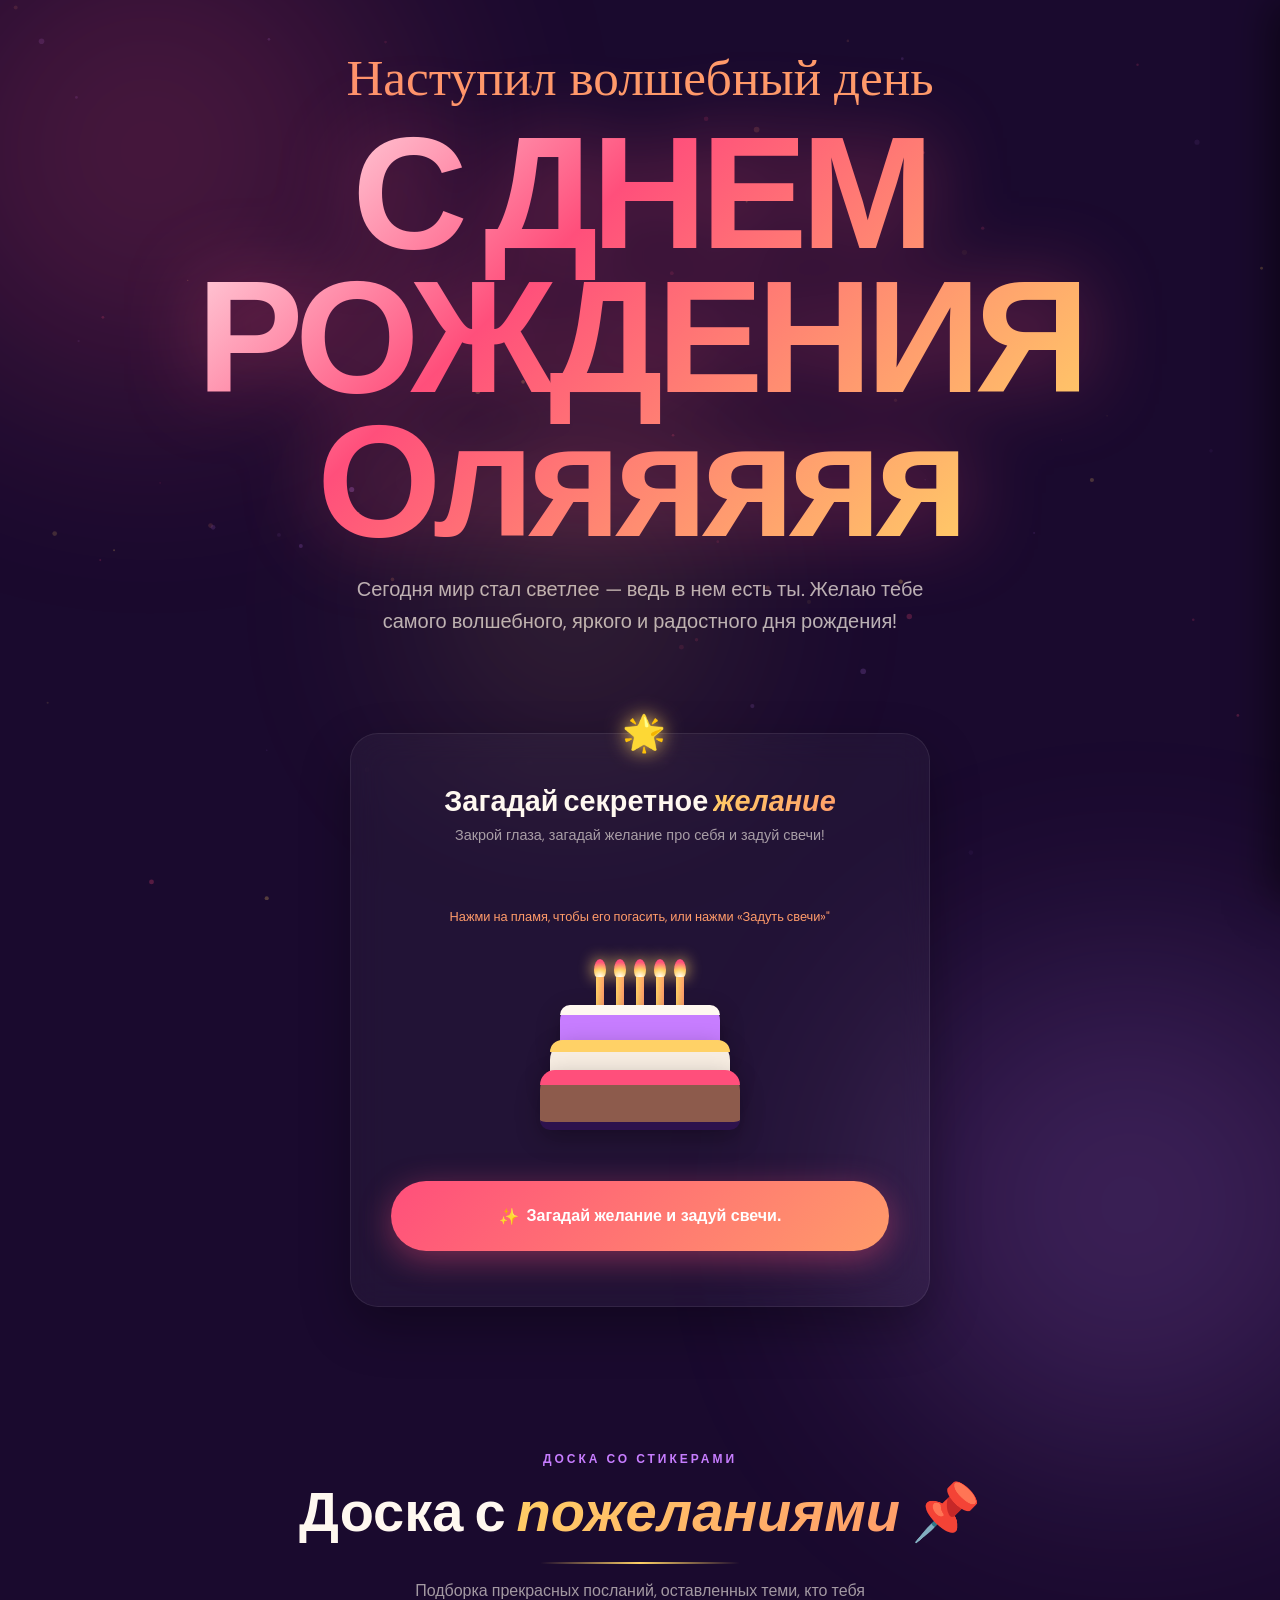
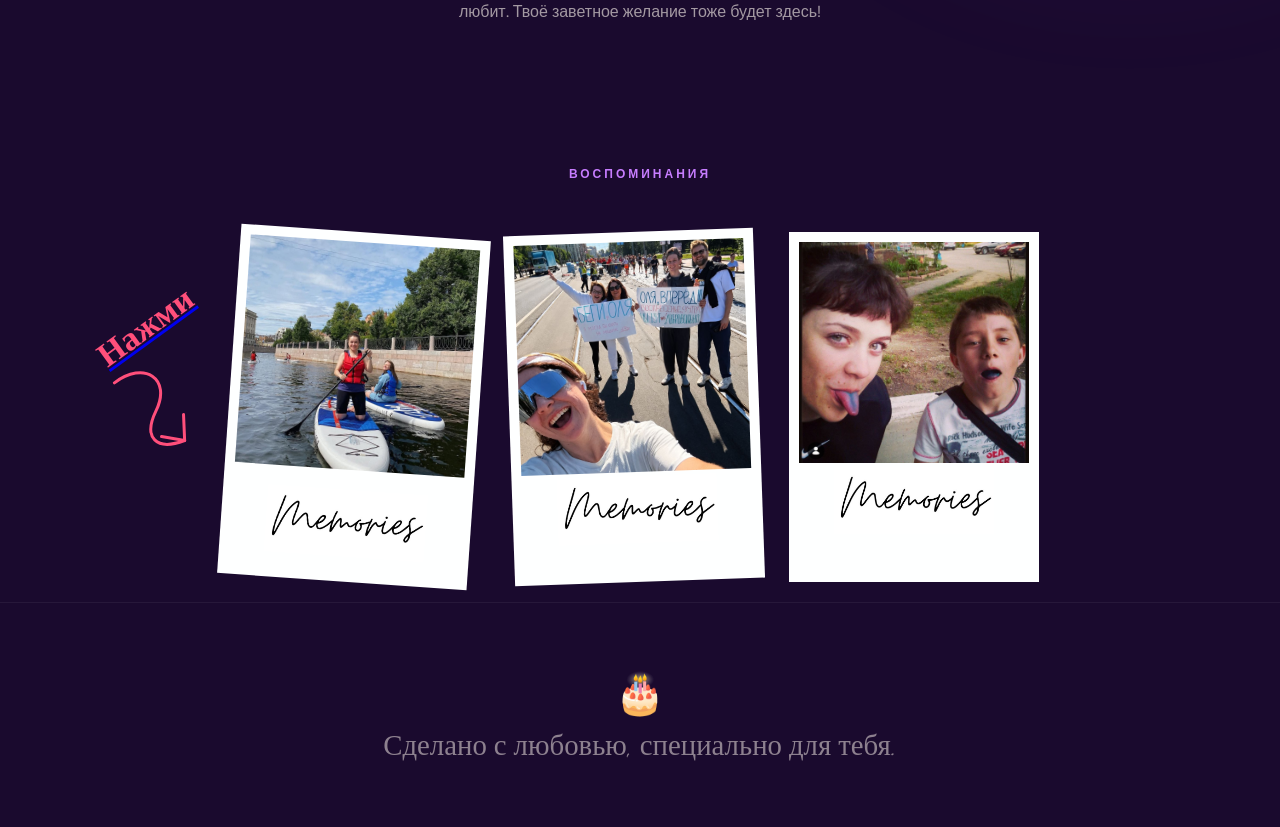
==== commit 614ce955: "Update celebration.html" ====
--- a/celebration.html
+++ b/celebration.html
@@ -122,6 +122,13 @@
   </section>
   <p class="section-label reveal">Воспоминания</p>
   <a href="gallery.html" class="polaroid">
+        <div class="gallery-hint">
+          <span class="gallery-hint-text">Нажми</span>
+          <svg viewBox="0 0 80 100" xmlns="http://www.w3.org/2000/svg">
+            <path d="M8,10 C 45,5 60,35 30,55 C 5,72 10,90 40,95" />
+            <path d="M22,80 L40,95 L52,72" />
+          </svg>
+        </div>
         <div class="spek">
             <img src="images/angel.jpg" alt="">
             <img src="images/cursive.jpg" alt="" style="margin-top: 20px;">
@@ -461,4 +468,4 @@
   </script>
 </body>
 
-</html>+</html>
--- a/style.css
+++ b/style.css
@@ -755,7 +755,7 @@
 }
 .wishes-grid {
   display: grid;
-  grid-template-columns: repeat(auto-fill, minmax(260px, 1fr));
+  grid-template-columns: repeat(auto-fill, minmax(360px, 1fr));
   grid-auto-rows: minmax(320px, auto);
   gap: 2rem;
   width: 100%;
@@ -1261,3 +1261,40 @@
 
   font-family: var(--font-handwriting); 
 }
+
+.gallery-hint {
+  
+ transform: rotate(-30deg);        /* ← вот это добавляем */
+  transform-origin: top left;
+  top: -80px;
+  left: 20px;
+  display: flex;
+  flex-direction: column;
+  align-items: flex-start;
+  pointer-events: none;
+  z-index: 5;
+}
+.gallery-hint-text {
+  font-family: var(--font-handwriting);
+  font-size: 2.1rem;
+  font-weight: 700;
+  color: var(--primary);
+  transform: rotate(-6deg);
+  margin: 0 0 0.2rem 0.5rem;
+  white-space: nowrap;
+}
+.gallery-hint svg {
+  width: 80px;
+  height: 100px;
+  overflow: visible;
+}
+.gallery-hint path {
+  fill: none;
+  stroke: var(--primary);
+  stroke-width: 3;
+  stroke-linecap: round;
+  stroke-linejoin: round;
+}
+.polaroid{
+  transform: translateX(-80px);
+}
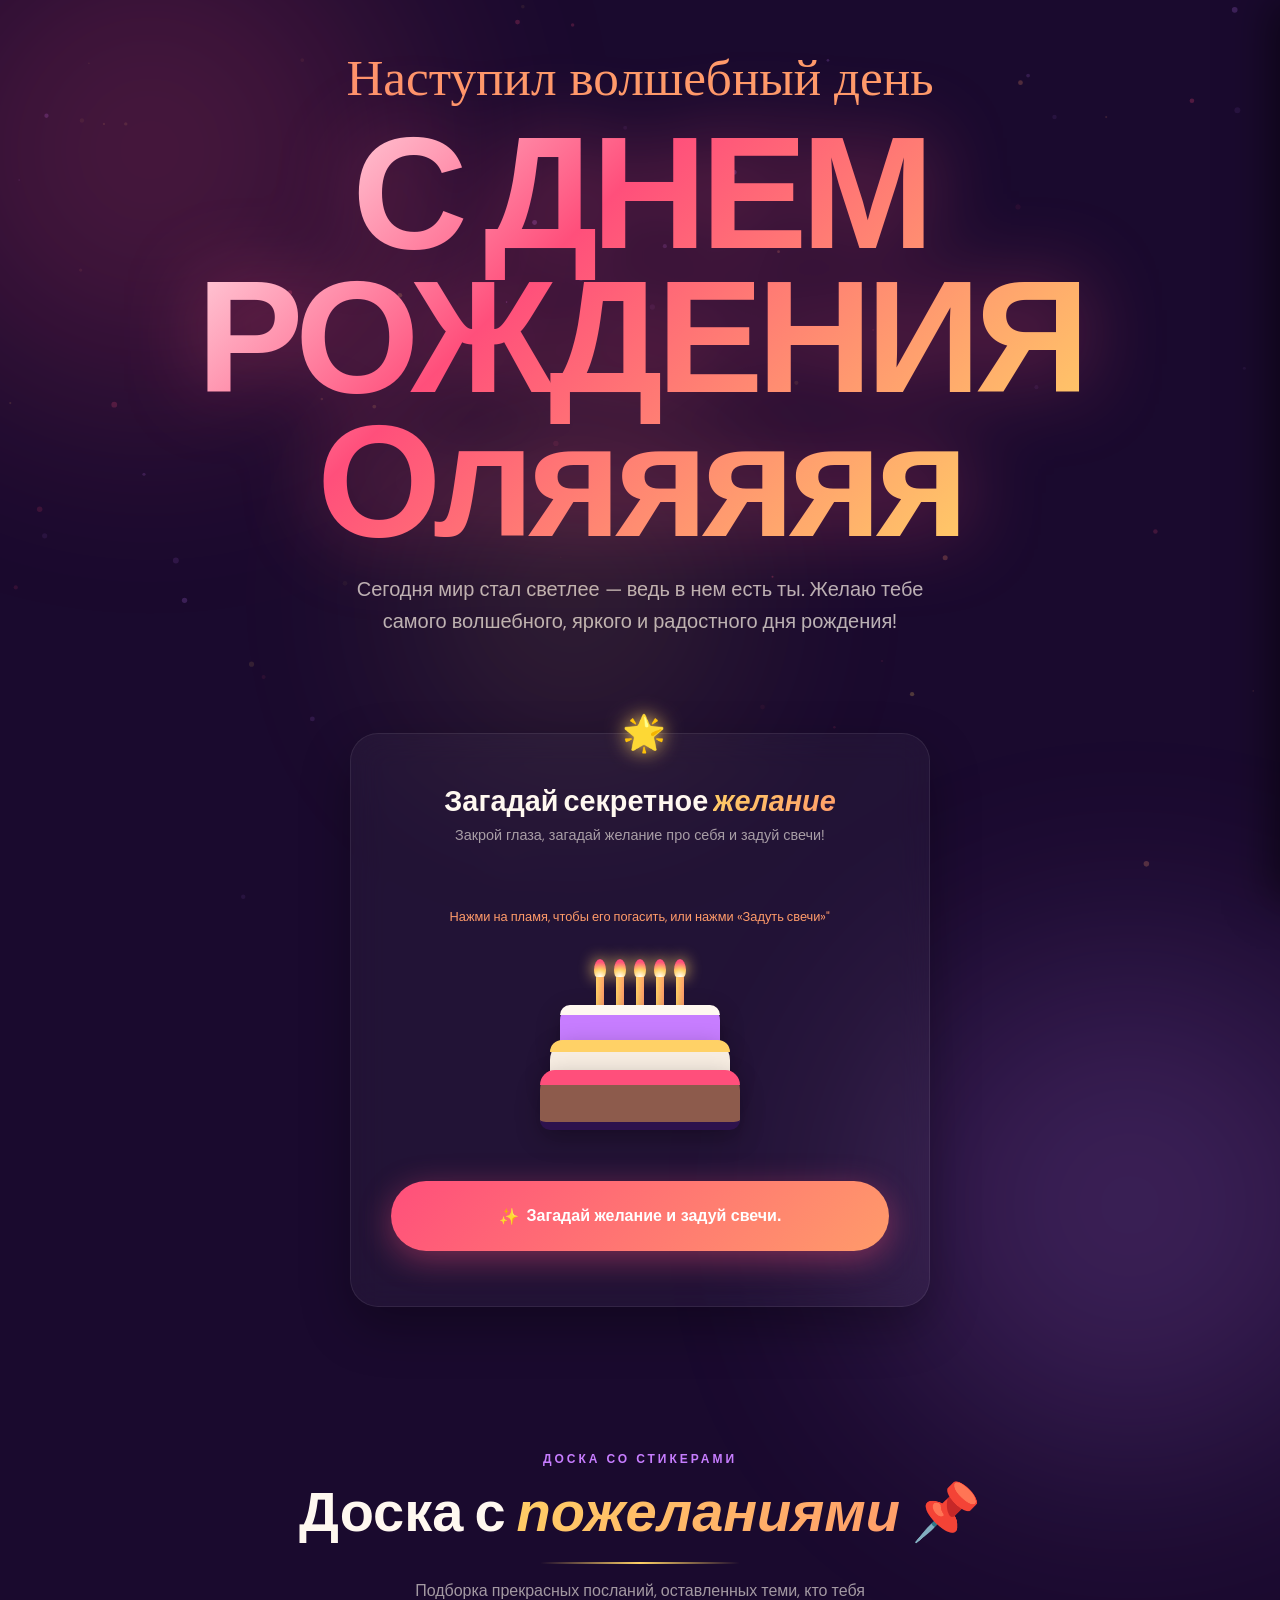
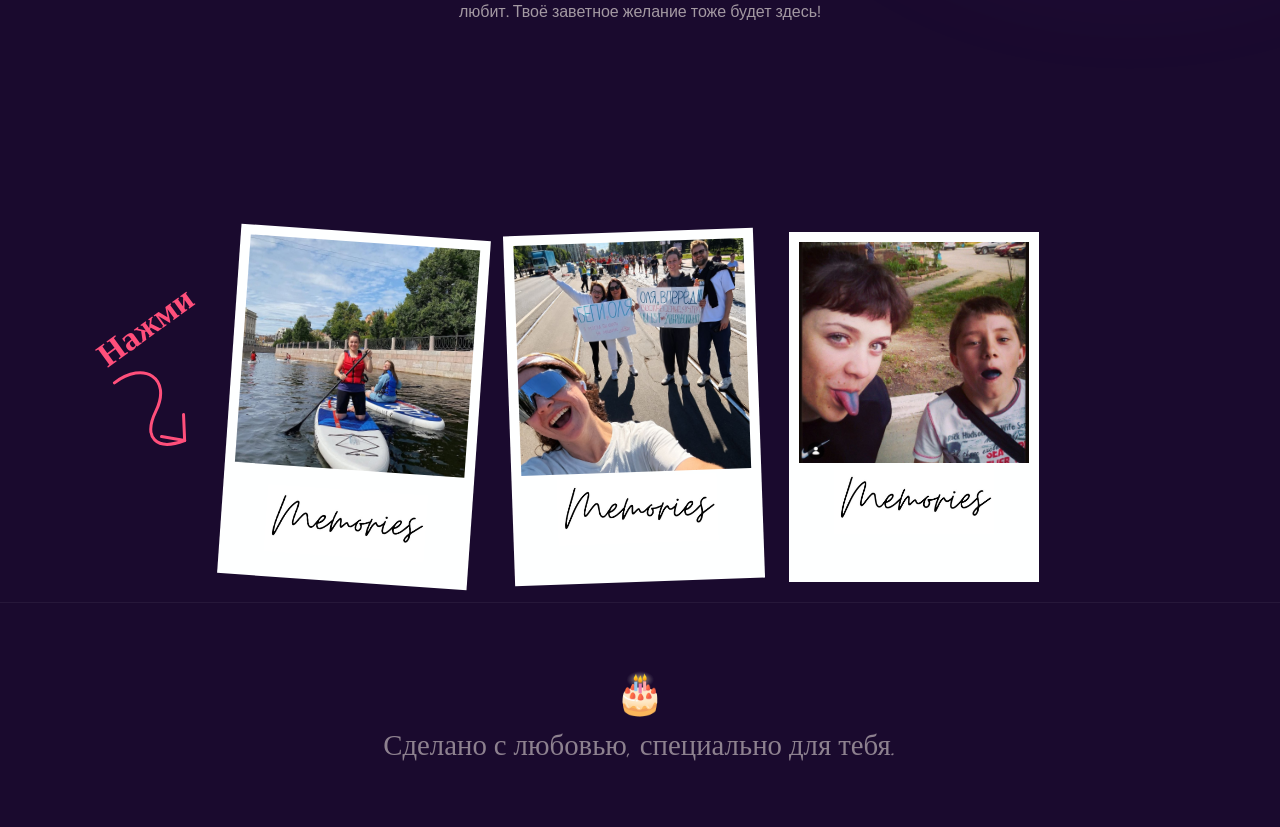
==== commit 3f51232c: "Update celebration.html" ====
--- a/celebration.html
+++ b/celebration.html
@@ -121,7 +121,7 @@
     </div>
   </section>
   <p class="section-label reveal">Воспоминания</p>
-  <a href="gallery.html" class="polaroid">
+  <a href="gallery.html" class="polaroid" style="text-decoration: none;">
         <div class="gallery-hint">
           <span class="gallery-hint-text">Нажми</span>
           <svg viewBox="0 0 80 100" xmlns="http://www.w3.org/2000/svg">
